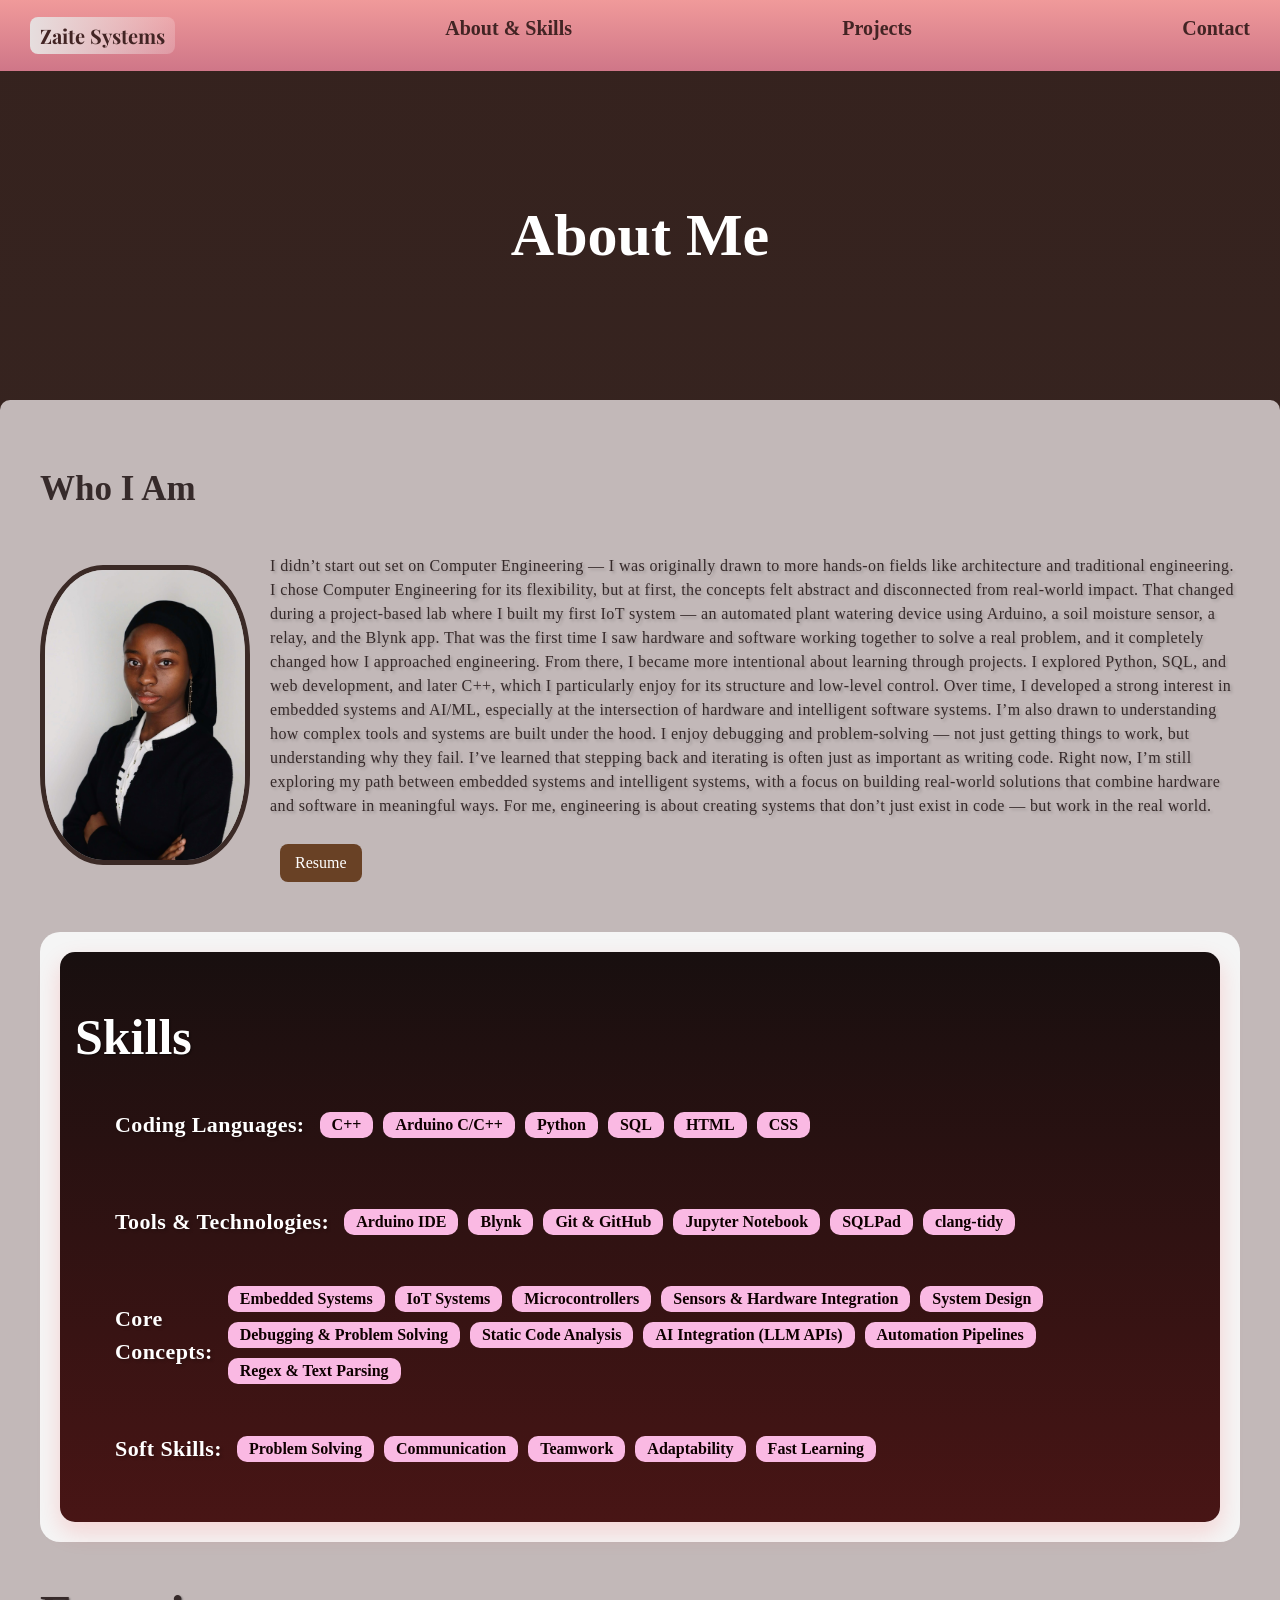
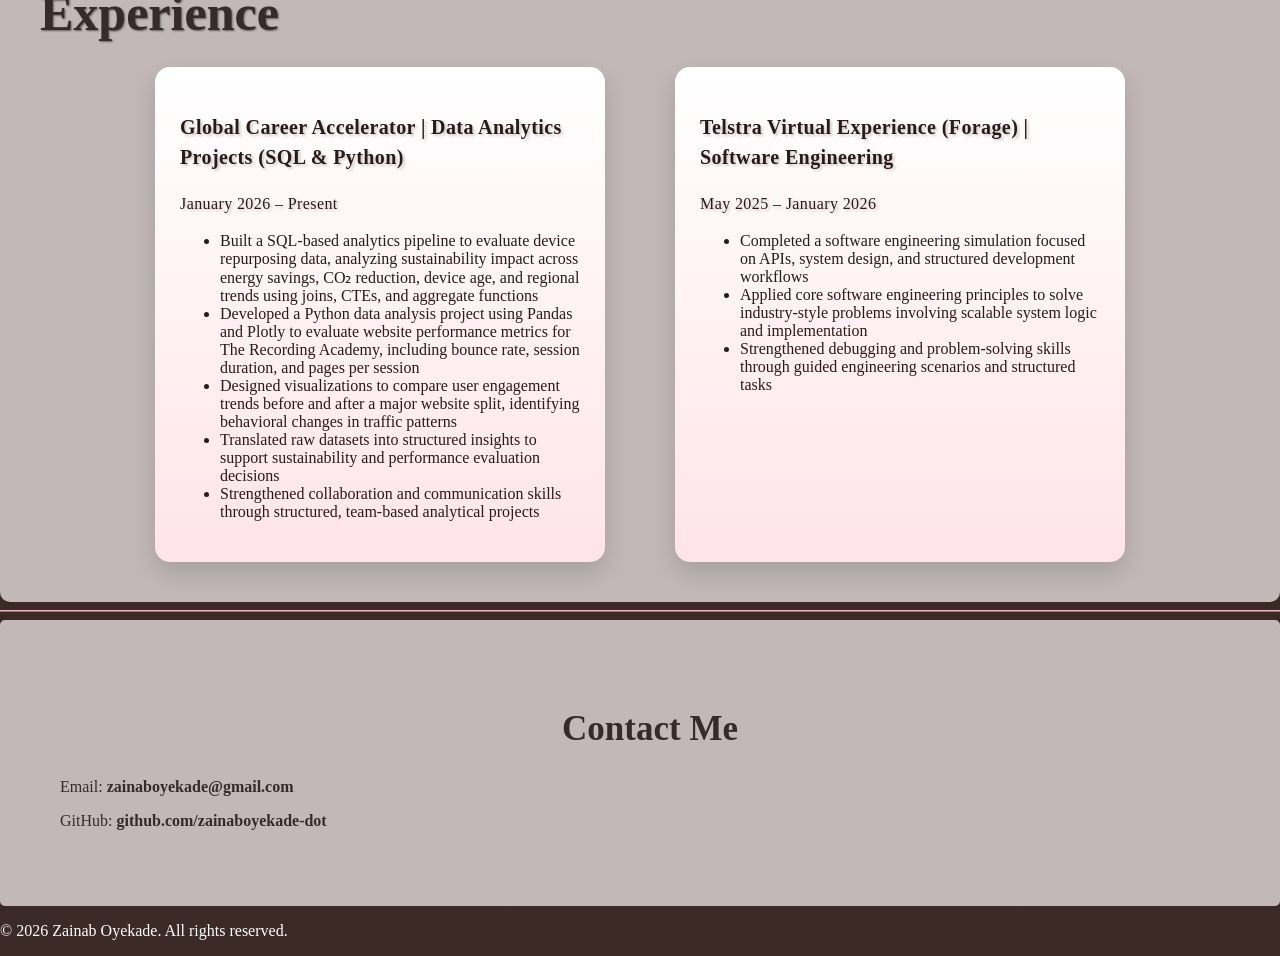
==== about.html @ 5d4d3b0e "Initial portfolio upload" ====
<!DOCTYPE html>
<html>

<head>
    <title>Zainab Oyekade | About</title>
    <link rel="stylesheet" href="style.css">
    <link href="https://fonts.googleapis.com/css2?family=Playfair+Display&family=Poppins&display=swap" rel="stylesheet">
</head>

<body>
    <nav class="navbar">
        <a href="index.html" class="brand">Zaite Systems</a>
        <a href="about.html">About & Skills</a>
        <a href="projects.html">Projects</a>
        <a href="#contact">Contact</a>
    </nav>

    <section class="hero">
        <h1>About Me</h1>
    </section>

    <section class="a-box">
        <h2 class="shead">Who I Am</h2>

        <div class="about-content">
            <img id="headshot" src="images/Headshot 1.jpg" alt="Zainab Oyekade" width="200">

            <div class="about-text">
                <p class="p-a-list">
                    I didn’t start out set on Computer Engineering — I was originally drawn to more hands-on fields like
                    architecture
                    and traditional engineering. I chose Computer Engineering for its flexibility, but at first, the
                    concepts felt
                    abstract and disconnected from real-world impact.

                    That changed during a project-based lab where I built my first IoT system — an automated plant
                    watering device using
                    Arduino, a soil moisture sensor, a relay, and the Blynk app. That was the first time I saw hardware
                    and software
                    working together to solve a real problem, and it completely changed how I approached engineering.

                    From there, I became more intentional about learning through projects. I explored Python, SQL, and
                    web development,
                    and later C++, which I particularly enjoy for its structure and low-level control.

                    Over time, I developed a strong interest in embedded systems and AI/ML, especially at the
                    intersection of hardware
                    and intelligent software systems. I’m also drawn to understanding how complex tools and systems are
                    built under the
                    hood.

                    I enjoy debugging and problem-solving — not just getting things to work, but understanding why they
                    fail. I’ve
                    learned that stepping back and iterating is often just as important as writing code.

                    Right now, I’m still exploring my path between embedded systems and intelligent systems, with a
                    focus on building
                    real-world solutions that combine hardware and software in meaningful ways.

                    For me, engineering is about creating systems that don’t just exist in code — but work in the real
                    world.
                </p>
                <a href="resume.html" class="btn">Resume</a>
            </div>

        </div>

        <div class="top-row">

            <div class="skill-box">
                <h2 class="abt-head">Skills</h2>

                <ul>

                    <li class="h-list">
                        <p class="p-a-list">Coding Languages:</p>
                        <div class="skills-inline">
                            <span class="skill">C++</span>
                            <span class="skill">Arduino C/C++</span>
                            <span class="skill">Python</span>
                            <span class="skill">SQL</span>
                            <span class="skill">HTML</span>
                            <span class="skill">CSS</span>
                        </div>
                    </li>

                    <li class="h-list">
                        <p class="p-a-list">Tools & Technologies:</p>
                        <div class="skills-inline">
                            <span class="skill">Arduino IDE</span>
                            <span class="skill">Blynk</span>
                            <span class="skill">Git & GitHub</span>
                            <span class="skill">Jupyter Notebook</span>
                            <span class="skill">SQLPad</span>
                            <span class="skill">clang-tidy</span>
                        </div>
                    </li>

                    <li class="h-list">
                        <p class="p-a-list">Core Concepts:</p>
                        <div class="skills-inline">
                            <span class="skill">Embedded Systems</span>
                            <span class="skill">IoT Systems</span>
                            <span class="skill">Microcontrollers</span>
                            <span class="skill">Sensors & Hardware Integration</span>
                            <span class="skill">System Design</span>
                            <span class="skill">Debugging & Problem Solving</span>
                            <span class="skill">Static Code Analysis</span>
                            <span class="skill">AI Integration (LLM APIs)</span>
                            <span class="skill">Automation Pipelines</span>
                            <span class="skill">Regex & Text Parsing</span>
                        </div>
                    </li>

                    <li class="h-list">
                        <p class="p-a-list">Soft Skills:</p>
                        <div class="skills-inline">
                            <span class="skill">Problem Solving</span>
                            <span class="skill">Communication</span>
                            <span class="skill">Teamwork</span>
                            <span class="skill">Adaptability</span>
                            <span class="skill">Fast Learning</span>
                        </div>
                    </li>

                </ul>
            </div>
        </div>

        <h2 id="exp-jump" class="abt-head">Experience</h2>

        <div class="exp-container">

            <div class="exp-box">

                <h3 class="p-a-list">Global Career Accelerator | Data Analytics Projects (SQL & Python)</h3>
                <p class="p-a-list">January 2026 – Present</p>

                <ul>
                    <li>
                        Built a SQL-based analytics pipeline to evaluate device repurposing data, analyzing
                        sustainability
                        impact across energy savings, CO₂ reduction, device age, and regional trends using joins, CTEs,
                        and
                        aggregate functions
                    </li>

                    <li>
                        Developed a Python data analysis project using Pandas and Plotly to evaluate website performance
                        metrics
                        for The Recording Academy, including bounce rate, session duration, and pages per session
                    </li>

                    <li>
                        Designed visualizations to compare user engagement trends before and after a major website
                        split,
                        identifying behavioral changes in traffic patterns
                    </li>

                    <li>
                        Translated raw datasets into structured insights to support sustainability and performance
                        evaluation
                        decisions
                    </li>

                    <li>
                        Strengthened collaboration and communication skills through structured, team-based analytical
                        projects
                    </li>
                </ul>

            </div>


            <div class="exp-box">

                <h3 class="p-a-list">Telstra Virtual Experience (Forage) | Software Engineering</h3>
                <p class="p-a-list">May 2025 – January 2026</p>

                <ul>
                    <li>
                        Completed a software engineering simulation focused on APIs, system design, and structured
                        development
                        workflows
                    </li>

                    <li>
                        Applied core software engineering principles to solve industry-style problems involving scalable
                        system
                        logic and implementation
                    </li>

                    <li>
                        Strengthened debugging and problem-solving skills through guided engineering scenarios and
                        structured
                        tasks
                    </li>
                </ul>

            </div>

        </div>

    </section>

    <hr>

    <section class="c-info" id="contact">
        <h2 class="c-head">Contact Me</h2>
        <p>Email: <a class="clink" href="mailto:zainaboyekade@gmail.com">zainaboyekade@gmail.com</a></p>
        <p>GitHub: <a class="clink" href="https://github.com/zainaboyekade-dot"
                target="_blank">github.com/zainaboyekade-dot</a></p>
    </section>

    <footer>
        <p> &copy; 2026 Zainab Oyekade. All rights reserved.</p>
    </footer>
</body>

</html>
---- style.css ----
.brand {
    font-family: 'Playfair Display', serif;
    font-size: 26px;
    font-weight: 600;
    padding: 5px 10px;
    border-radius: 8px;
    background: linear-gradient(90deg, rgb(230, 222, 222), rgba(255, 255, 255, 0.2));
}

.navbar a:hover {
    color: rgb(131, 29, 29);
    background: linear-gradient(90deg, whitesmoke, rgba(242, 199, 199, 0.2));
    padding: 5px 10px;
    border-radius: 8px;
}

body {
    margin: 0;
    padding: 0;
    background: linear-gradient(180deg, #35221e, #3B2A26);
    color: white;
}

.navbar {
    background: linear-gradient(180deg, rgb(240, 154, 154), rgb(207, 118, 136));
    padding: 15px;
    display: flex;
    justify-content: space-between;
    position: sticky;
    top: 0;
}

.navbar a {
    color: rgb(66, 36, 36);
    text-decoration: none;
    margin: 2px 15px;
    font-weight: bold;
    font-size: 20px;
    transition: 0.3s;
}

.hero {
    text-align: center;
    padding: 80px;
}

.hero h1 {
    font-size: 60px;
}

.about-content {
    display: flex;
    align-items: center;
    gap: 20px;
}

.link {
    color: rgb(90, 70, 70);
    text-decoration: none;
    font-weight: bold;
}

.link:hover {
    color: rgb(125, 23, 23);
    text-decoration: underline;
}

.box2 #headshot {
    border: #3B2A26 solid 5px;
    border-radius: 30%;
}

.box2 {
    background-color: rgb(194, 184, 184);
    color: rgb(54, 42, 42);
    padding: 40px;
    margin: auto;
    border-radius: 10px;
}

.box2 p {
    margin-right: 70px;
}

h2 {
    font-size: 35px;
}

.box2 h3 {
    font-size: 20px;
}

section {
    padding: 60px 40px;
}

.btn {
    display: inline-block;
    margin: 10px;
    padding: 10px 15px;
    text-align: center;
    background-color: #694125;
    color: white;
    border-radius: 8px;
    cursor: pointer;
    transition: 0.3s;
    text-decoration: none;
}

.btn:hover {
    background-color: #8a5732;
    transform: scale(1.05);
}

hr {
    border: 0;
    height: 2.5px;
    background: linear-gradient(180deg, rgb(247, 222, 222), rgb(231, 138, 157), rgba(255, 255, 255, 0.2));
}

section .projects,
.c-head {
    text-align: center;
}

.projects {
    font-size: 50px;
    color: white;
    text-shadow: 1px 1px 2px rgba(0, 0, 0, 0.2);
}

.prj-btn p {
    text-shadow: 2px 2px 3px rgba(0, 0, 0, 0.2);
}

.prj-btn {
    margin: 10px;
    padding: 10px 15px;
    display: flex;
    align-items: center;
    gap: 10px;
    width: 400px;
    font-size: 20px;
    font-weight: bold;
    background: linear-gradient(180deg, rgb(255, 225, 225), #ffbdc6);
    color: #1a0f0f;
    font-weight: 600;
    border-radius: 8px;
    cursor: pointer;
    transition: 0.3s;
    text-decoration: none;
}

.prj-btn:hover {
    transform: scale(1.05);
}

.prj-btn img {
    width: 120px;
    height: 80px;
    border-radius: 8px;
    border: #30201d solid 1px;
}

.box3 {
    max-width: 1000px;
    margin: 40px auto;
    display: flex;
    justify-content: center;
    align-items: center;
    gap: 30px;
    padding: 30px 8px;
    background: linear-gradient(180deg, #3b2a26, #4a332e);
    border-radius: 12px;
}

.resume {
    font-size: 50px;
    margin: 0;
    font-size: 50px;
    max-width: 250px;
}

.resume-card {
    display: inline-block;
    padding: 25px;
    border-radius: 15px;
    background: linear-gradient(180deg, #fff, #ffe4e8);
    color: #2b1a1a;
    text-decoration: none;
    transition: all 0.3s ease;
    width: 240px;
    box-shadow: 0 10px 25px rgba(0, 0, 0, 0.15);
}

.resume-card:hover {
    transform: translateY(-10px) scale(1.04);
    box-shadow: 0 20px 40px rgba(0, 0, 0, 0.25);
}

/* fake document */
.doc-preview::before {
    content: "";
    display: block;
    height: 8px;
    background: #f16e79;
    border-radius: 4px;
    margin-bottom: 10px;
}

/* fake text lines */
.line {
    height: 6px;
    background: #ccc;
    margin: 6px 0;
    border-radius: 3px;
}

.line.short {
    width: 60%;
}

/* text under it */
.resume-text {
    font-size: 15px;
    font-weight: 600;
    text-align: center;
    color: #3a1f1f;
}

html {
    scroll-behavior: smooth;
}

.c-info {
    background-color: rgb(194, 184, 184);
    color: rgb(54, 42, 42);
    padding-left: 60px;
    margin: auto;
    border-radius: 5px;
    text-decoration: none;
}

.clink {
    color: rgb(54, 42, 42);
    text-decoration: none;
    font-weight: bold;
}

.clink:hover {
    color: rgb(117, 2, 2);
    text-decoration: underline;
}

.a-box #headshot {
    border: #3B2A26 solid 5px;
    border-radius: 30%;
}

.a-box {
    background-color: rgb(194, 184, 184);
    color: rgb(54, 42, 42);
    padding: 40px;
    margin: auto;
    border-radius: 10px;
}

.a-box h3 {
    font-size: 20px;
}

.abt-head {
    font-size: 50px;
    text-shadow: 1px 1px 2px rgba(0, 0, 0, 0.483);
    margin-bottom: 20px;
}

.stats {
    margin-top: 50px;
    justify-content: center;
    align-items: center;
    display: flex;
    flex-wrap: wrap;
    gap: 10px;
    flex: 1;
}

.stat-card {
    background: linear-gradient(180deg, #bb6666, #3a1414);
    padding: 15px;
    border-radius: 12px;
    text-align: center;
    min-width: 100px;
    color: white;
}

.h-list {
    font-size: 22px;
    display: flex;
    align-items: center;
    gap: 15px;
    font-weight: bold;
    margin: 20px 0;
}

.skills-inline {
    display: flex;
    flex-wrap: wrap;
    gap: 10px;
}

.skill {
    font-size: 16px;
    display: inline-block;
    padding: 4px 12px;
    background-color: #fab9e3;
    color: rgb(14, 0, 0);
    border-radius: 10px;
    font-weight: bold;
}

.skill-box {
    align-items: center;
    display: inline-block;
    color: white;
    padding: 15px;
    border-radius: 15px;
    background: linear-gradient(180deg, #180f0f, rgb(72, 21, 21));
    text-decoration: none;
    transition: all 0.3s ease;
    width: border-box;
    text-shadow: 2px 2px 3px #fab9e3;
    box-shadow: 0 10px 25px rgba(243, 12, 12, 0.15);
}

.top-row {
    align-items: center;
    width: 100%;
    box-sizing: border-box;
    margin-top: 40px;
    padding: 20px;
    background-color: whitesmoke;
    border-radius: 20px;
}

.exp-container {
    margin-top: 20px;
    display: grid;
    gap: 70px;
    grid-template-columns: repeat(2, 450px);
    justify-content: center;
}

.exp-box {
    margin-top: 5px;
    padding: 25px;
    border-radius: 15px;
    background: linear-gradient(180deg, #fff, #ffe4e8);
    color: #2b1a1a;
    box-shadow: 0 10px 25px rgba(0, 0, 0, 0.15);
}

.p-a-list {
    line-height: 1.5;
    letter-spacing: 0.4px;
    text-shadow: 2px 2px 3px rgba(0, 0, 0, 0.2);
}

.projects-page {
    padding: 20px;
    color: white;
}

.project-grid {
    display: grid;
    grid-template-columns: repeat(auto-fit, minmax(250px, 1fr));
    gap: 40px;
    margin-bottom: 40px;
}

.project-card {
    background: linear-gradient(180deg, #f7d6e0, #ffffff);
    color: #200202;
    padding: 10px;
    border-radius: 12px;
    text-align: center;
    transition: 0.3s;
    width: 400px;
}

.project-card img {
    width: 200px;
    height: 200px;
    border-radius: 8px;
    border: 10 px;
}

.section-title {
    margin-top: 40px;
    font-size: 40px;
    border-left: 4px solid #f16e79;
    padding-left: 10px;
}

.feature-list {
    padding-left: 0;
    margin-top: 15px;
}

.feature-list li {
    color: #3a1f1f;
    list-style: none;
    background: rgba(255, 255, 255, 0.7);
    margin: 8px 0;
    padding: 10px;
    border-radius: 8px;
}

.challenge p {
    color: #3a1f1f;
    background: rgba(255, 255, 255, 0.7);
    padding: 10px;
    border-radius: 8px;
    margin: 10px 0;
}

.bullet {
    text-shadow: 2px 2px 3px rgba(0, 0, 0, 0.2);
}

.p1-para {
    padding-left: 40px;
    text-shadow: 2px 2px 3px rgba(0, 0, 0, 0.2);
}

.resume-header {
    text-align: center;
    padding: 60px 20px;
}

.resume-name {
    font-size: 40px;
    margin-bottom: 10px;
}

.resume-role {
    font-size: 20px;
    color: #ffffff;
    margin-bottom: 20px;
    opacity: 0.8;
}

.resume-name {
    font-size: 40px;
    margin-bottom: 10px;
}

.resume-section {
    color: #4b1010;
    max-width: 900px;
    margin: 20px auto;
    padding: 20px;
    background-color: white;
    border-radius: 12px;
    box-shadow: 0 10px 25px rgba(0, 0, 0, 0.08);
}

.resume-title {
    color: #3a1f1f;
    font-size: 30px;
    border-left: 4px solid #f16e79;
    padding-left: 10px;
    margin-bottom: 15px;
    text-shadow: #2b1a1a 1px 1px 1px;
}

.resume-list {
    list-style: none;
    padding-left: 0;
}

.resume-list li {
    color: white;
    background: rgba(202, 34, 34, 0.7);
    margin: 8px 0;
    padding: 10px;
    border-radius: 8px;
}

.resume-item h3 {
    margin-top: 10px;
    font-size: 18px;
}

#typedText {
    font-size: 30px;
    margin-bottom: 10px;
    font-weight: 600;
}

#typedText::after {
    content: "|";
    animation: blink 0.8s infinite;
}

@keyframes blink {
    50% {
        opacity: 0;
    }
}
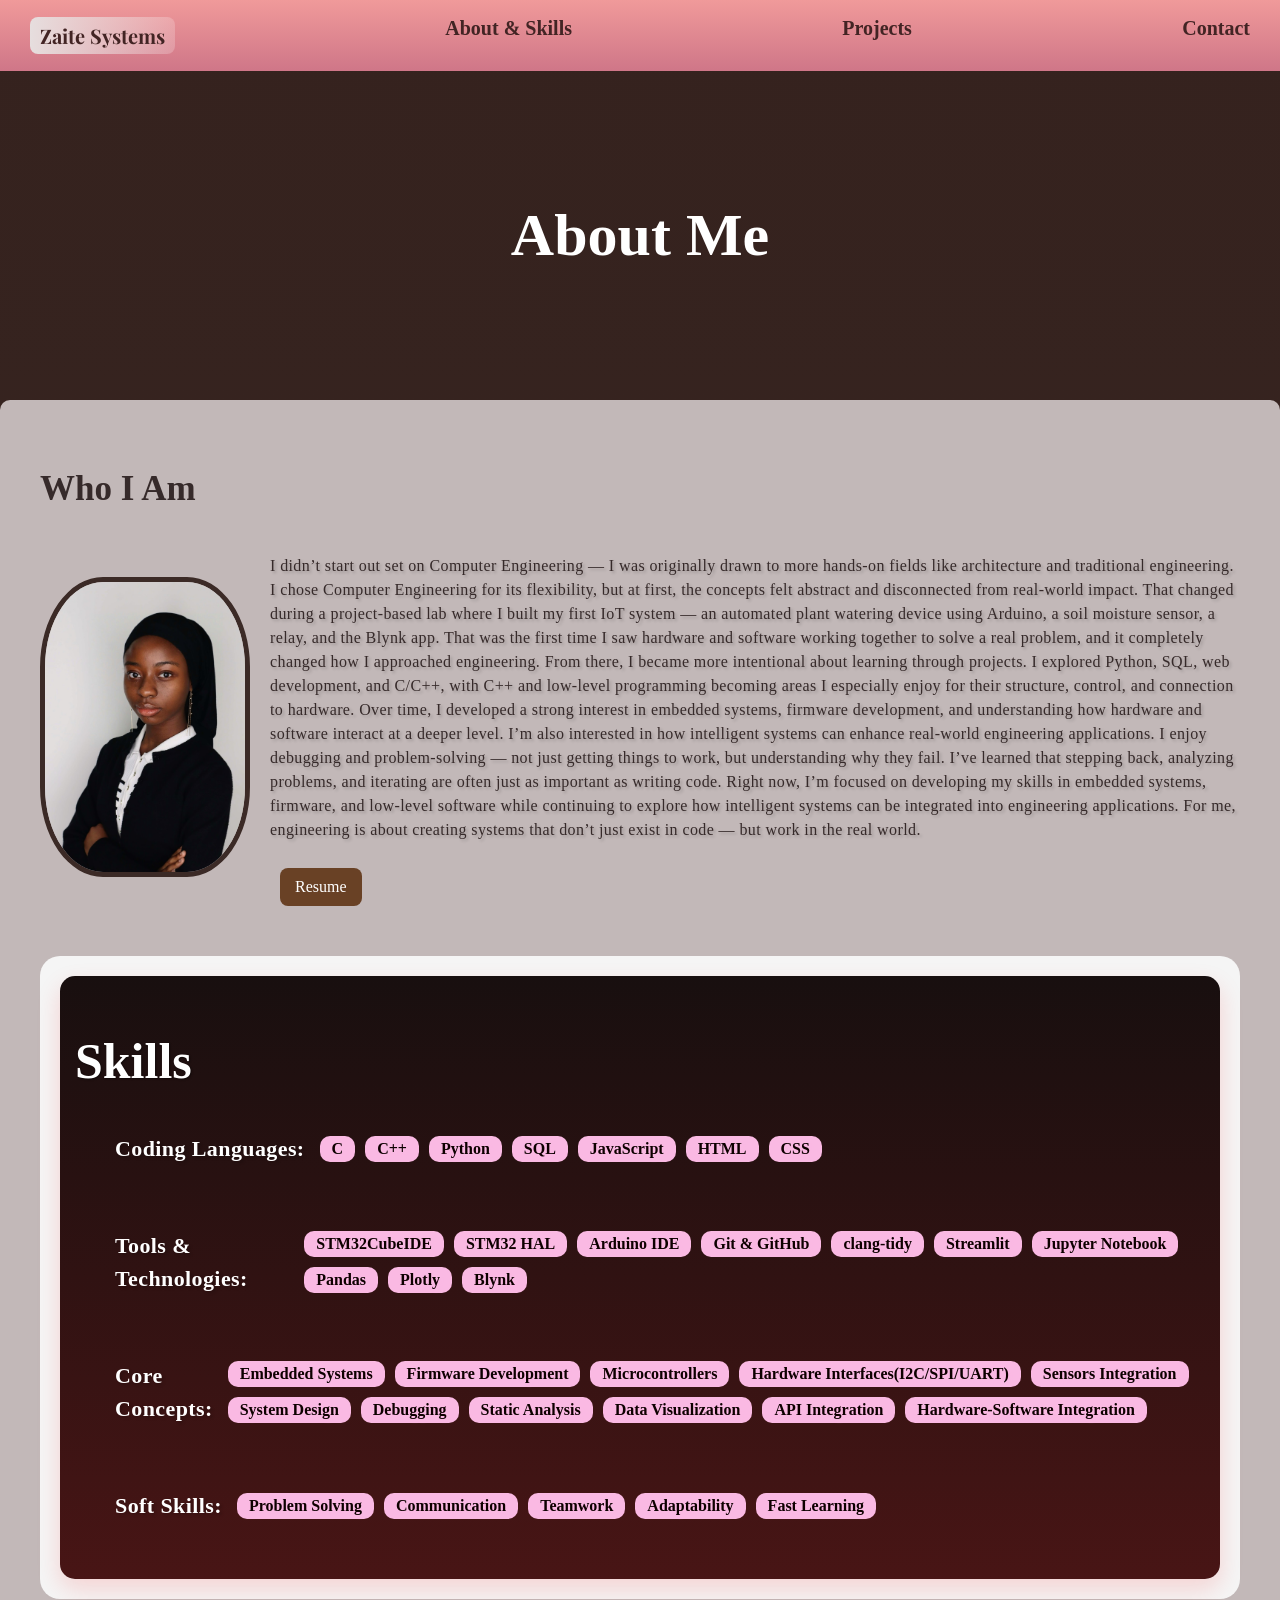
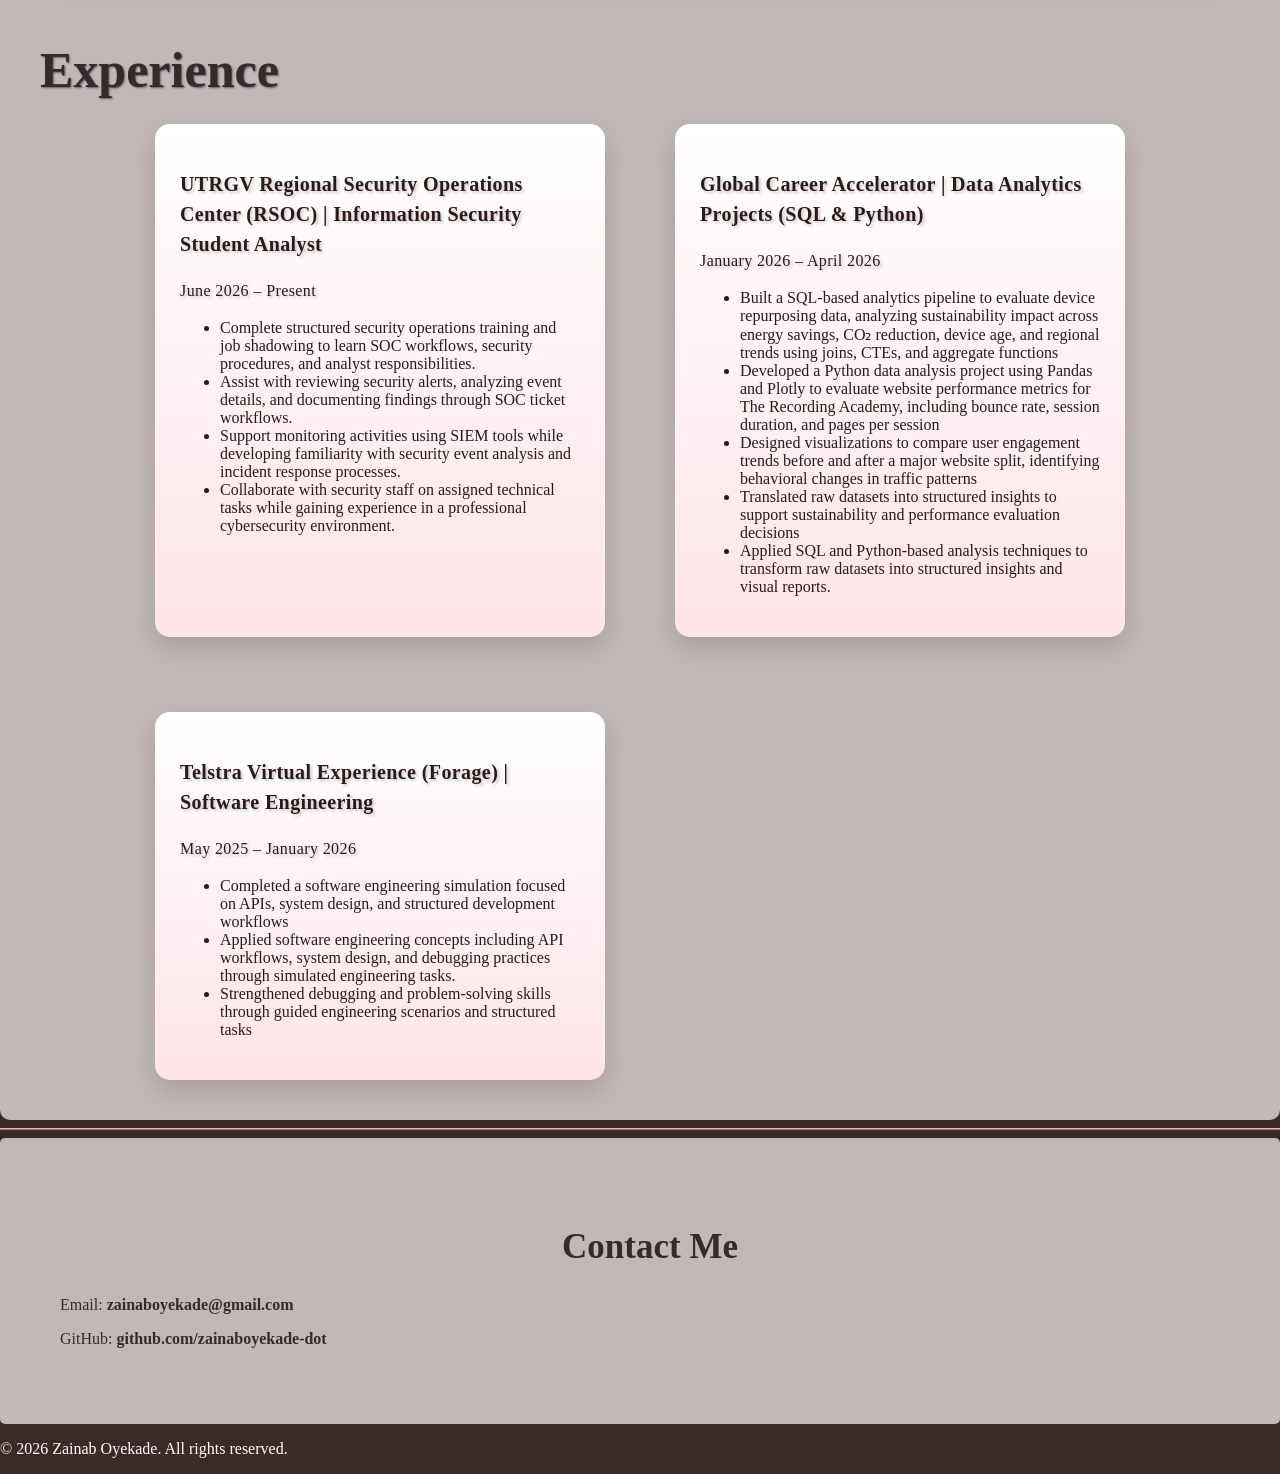
==== commit 066e28f4: "Update portfolio with AstraRT, Digital Twin research, and resume" ====
--- a/about.html
+++ b/about.html
@@ -39,23 +39,26 @@
                     and software
                     working together to solve a real problem, and it completely changed how I approached engineering.
 
-                    From there, I became more intentional about learning through projects. I explored Python, SQL, and
-                    web development,
-                    and later C++, which I particularly enjoy for its structure and low-level control.
-
-                    Over time, I developed a strong interest in embedded systems and AI/ML, especially at the
-                    intersection of hardware
-                    and intelligent software systems. I’m also drawn to understanding how complex tools and systems are
-                    built under the
-                    hood.
+                    From there, I became more intentional about learning through projects. I explored Python, SQL, web
+                    development,
+                    and C/C++, with C++ and low-level programming becoming areas I especially enjoy for their structure,
+                    control,
+                    and connection to hardware.
+
+                    Over time, I developed a strong interest in embedded systems, firmware development, and
+                    understanding how hardware
+                    and software interact at a deeper level. I’m also interested in how intelligent systems can enhance
+                    real-world
+                    engineering applications.
 
                     I enjoy debugging and problem-solving — not just getting things to work, but understanding why they
                     fail. I’ve
-                    learned that stepping back and iterating is often just as important as writing code.
-
-                    Right now, I’m still exploring my path between embedded systems and intelligent systems, with a
-                    focus on building
-                    real-world solutions that combine hardware and software in meaningful ways.
+                    learned that stepping back, analyzing problems, and iterating are often just as important as writing
+                    code.
+
+                    Right now, I’m focused on developing my skills in embedded systems, firmware, and low-level software
+                    while
+                    continuing to explore how intelligent systems can be integrated into engineering applications.
 
                     For me, engineering is about creating systems that don’t just exist in code — but work in the real
                     world.
@@ -75,10 +78,11 @@
                     <li class="h-list">
                         <p class="p-a-list">Coding Languages:</p>
                         <div class="skills-inline">
+                            <span class="skill">C</span>
                             <span class="skill">C++</span>
-                            <span class="skill">Arduino C/C++</span>
                             <span class="skill">Python</span>
                             <span class="skill">SQL</span>
+                            <span class="skill">JavaScript</span>
                             <span class="skill">HTML</span>
                             <span class="skill">CSS</span>
                         </div>
@@ -87,12 +91,16 @@
                     <li class="h-list">
                         <p class="p-a-list">Tools & Technologies:</p>
                         <div class="skills-inline">
+                            <span class="skill">STM32CubeIDE</span>
+                            <span class="skill">STM32 HAL</span>
                             <span class="skill">Arduino IDE</span>
+                            <span class="skill">Git & GitHub</span>
+                            <span class="skill">clang-tidy</span>
+                            <span class="skill">Streamlit</span>
+                            <span class="skill">Jupyter Notebook</span>
+                            <span class="skill">Pandas</span>
+                            <span class="skill">Plotly</span>
                             <span class="skill">Blynk</span>
-                            <span class="skill">Git & GitHub</span>
-                            <span class="skill">Jupyter Notebook</span>
-                            <span class="skill">SQLPad</span>
-                            <span class="skill">clang-tidy</span>
                         </div>
                     </li>
 
@@ -100,15 +108,16 @@
                         <p class="p-a-list">Core Concepts:</p>
                         <div class="skills-inline">
                             <span class="skill">Embedded Systems</span>
-                            <span class="skill">IoT Systems</span>
+                            <span class="skill">Firmware Development</span>
                             <span class="skill">Microcontrollers</span>
-                            <span class="skill">Sensors & Hardware Integration</span>
+                            <span class="skill">Hardware Interfaces(I2C/SPI/UART)</span>
+                            <span class="skill">Sensors Integration</span>
                             <span class="skill">System Design</span>
-                            <span class="skill">Debugging & Problem Solving</span>
-                            <span class="skill">Static Code Analysis</span>
-                            <span class="skill">AI Integration (LLM APIs)</span>
-                            <span class="skill">Automation Pipelines</span>
-                            <span class="skill">Regex & Text Parsing</span>
+                            <span class="skill">Debugging</span>
+                            <span class="skill">Static Analysis</span>
+                            <span class="skill">Data Visualization</span>
+                            <span class="skill">API Integration</span>
+                            <span class="skill">Hardware-Software Integration</span>
                         </div>
                     </li>
 
@@ -133,8 +142,42 @@
 
             <div class="exp-box">
 
+                <h3 class="p-a-list">UTRGV Regional Security Operations Center (RSOC) | Information Security Student
+                    Analyst</h3>
+                <p class="p-a-list">June 2026 – Present</p>
+
+                <ul>
+                    <li>
+                        Complete structured security operations training and job shadowing to learn SOC workflows,
+                        security
+                        procedures, and analyst responsibilities.
+                    </li>
+
+                    <li>
+                        Assist with reviewing security alerts, analyzing event details, and documenting findings through
+                        SOC ticket
+                        workflows.
+                    </li>
+
+                    <li>
+                        Support monitoring activities using SIEM tools while developing familiarity with security event
+                        analysis and
+                        incident response processes.
+                    </li>
+
+                    <li>
+                        Collaborate with security staff on assigned technical tasks while gaining experience in a
+                        professional
+                        cybersecurity environment.
+                    </li>
+                </ul>
+
+            </div>
+
+            <div class="exp-box">
+
                 <h3 class="p-a-list">Global Career Accelerator | Data Analytics Projects (SQL & Python)</h3>
-                <p class="p-a-list">January 2026 – Present</p>
+                <p class="p-a-list">January 2026 – April 2026</p>
 
                 <ul>
                     <li>
@@ -164,8 +207,9 @@
                     </li>
 
                     <li>
-                        Strengthened collaboration and communication skills through structured, team-based analytical
-                        projects
+                        Applied SQL and Python-based analysis techniques to transform raw datasets into structured
+                        insights and visual
+                        reports.
                     </li>
                 </ul>
 
@@ -185,9 +229,9 @@
                     </li>
 
                     <li>
-                        Applied core software engineering principles to solve industry-style problems involving scalable
-                        system
-                        logic and implementation
+                        Applied software engineering concepts including API workflows, system design, and debugging
+                        practices through
+                        simulated engineering tasks.
                     </li>
 
                     <li>
--- a/style.css
+++ b/style.css
@@ -121,6 +121,13 @@
 section .projects,
 .c-head {
     text-align: center;
+}
+
+.featured-projects {
+    display: grid;
+    grid-template-columns: repeat(2, 1fr);
+    justify-items: center;
+    gap: 30px;
 }
 
 .projects {
@@ -373,9 +380,10 @@
 
 .project-grid {
     display: grid;
-    grid-template-columns: repeat(auto-fit, minmax(250px, 1fr));
+    grid-template-columns: repeat(2, 1fr);
     gap: 40px;
     margin-bottom: 40px;
+    justify-items: center;
 }
 
 .project-card {
